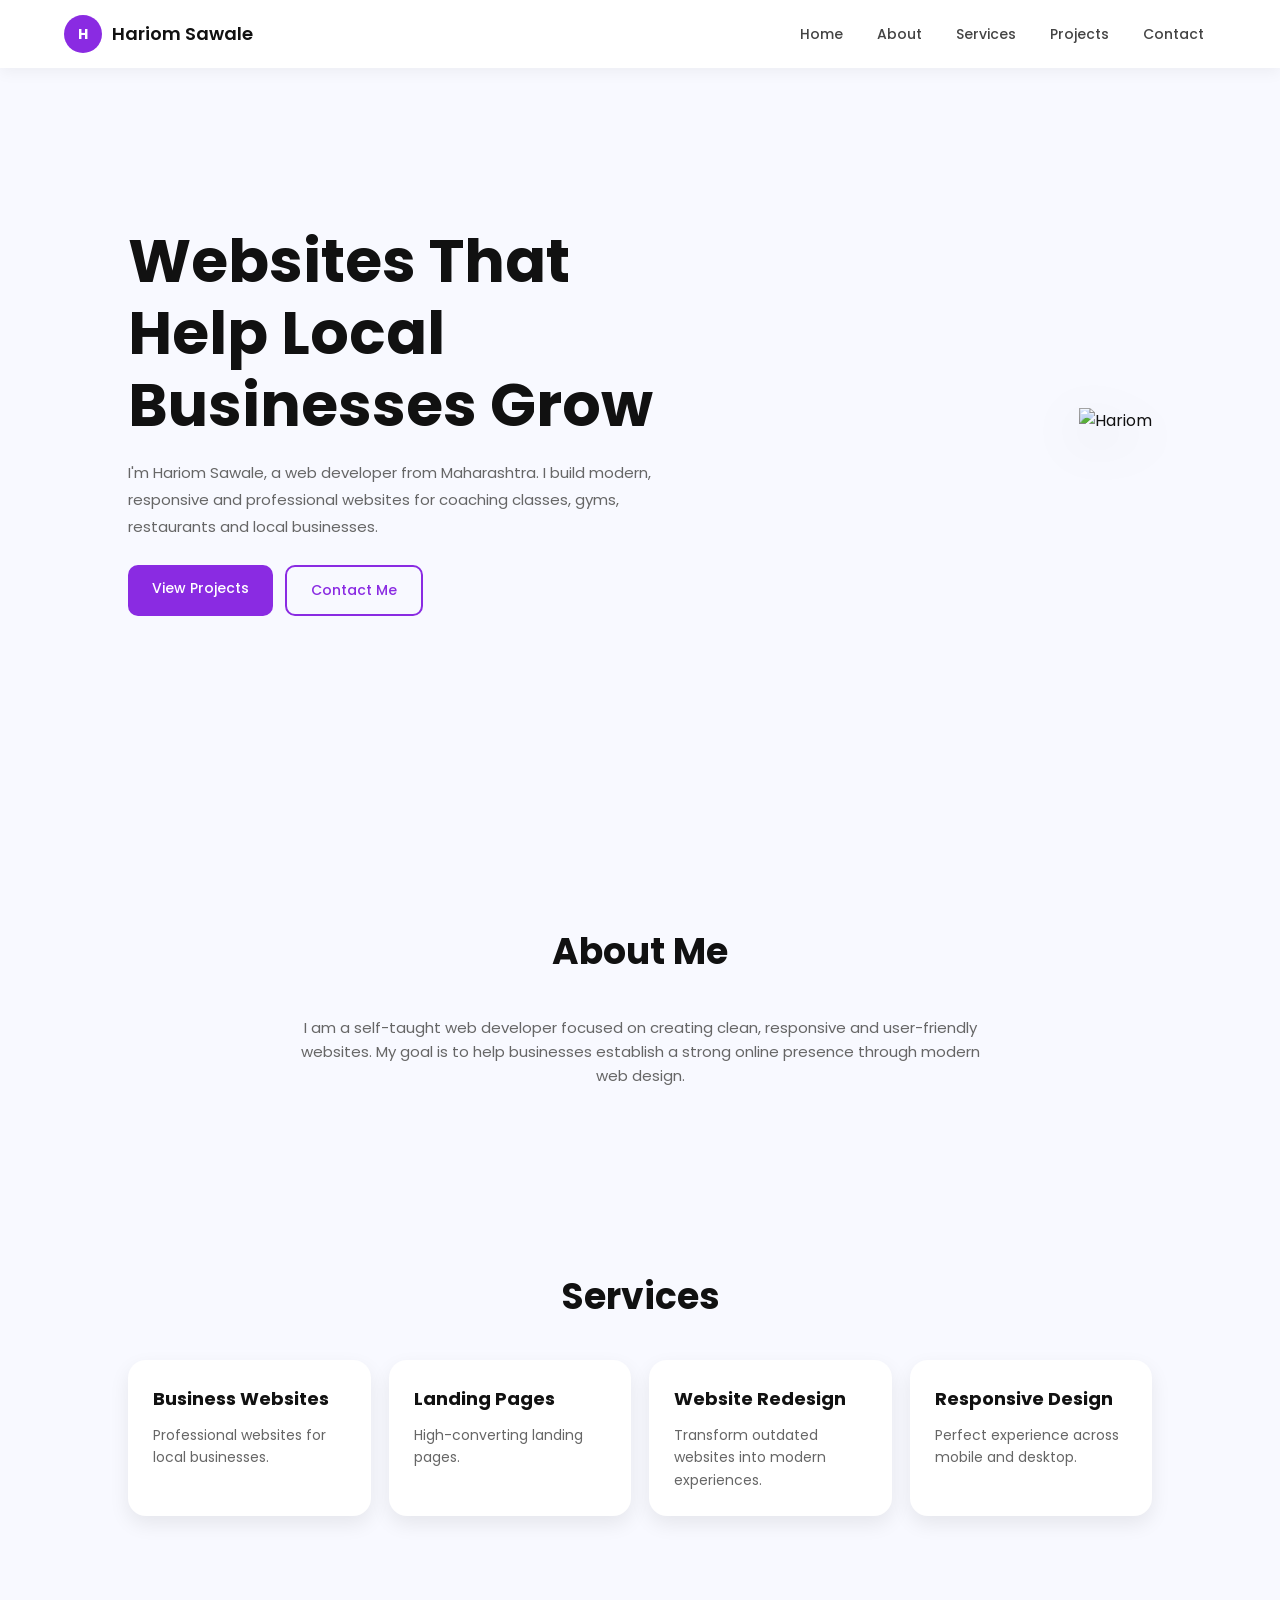
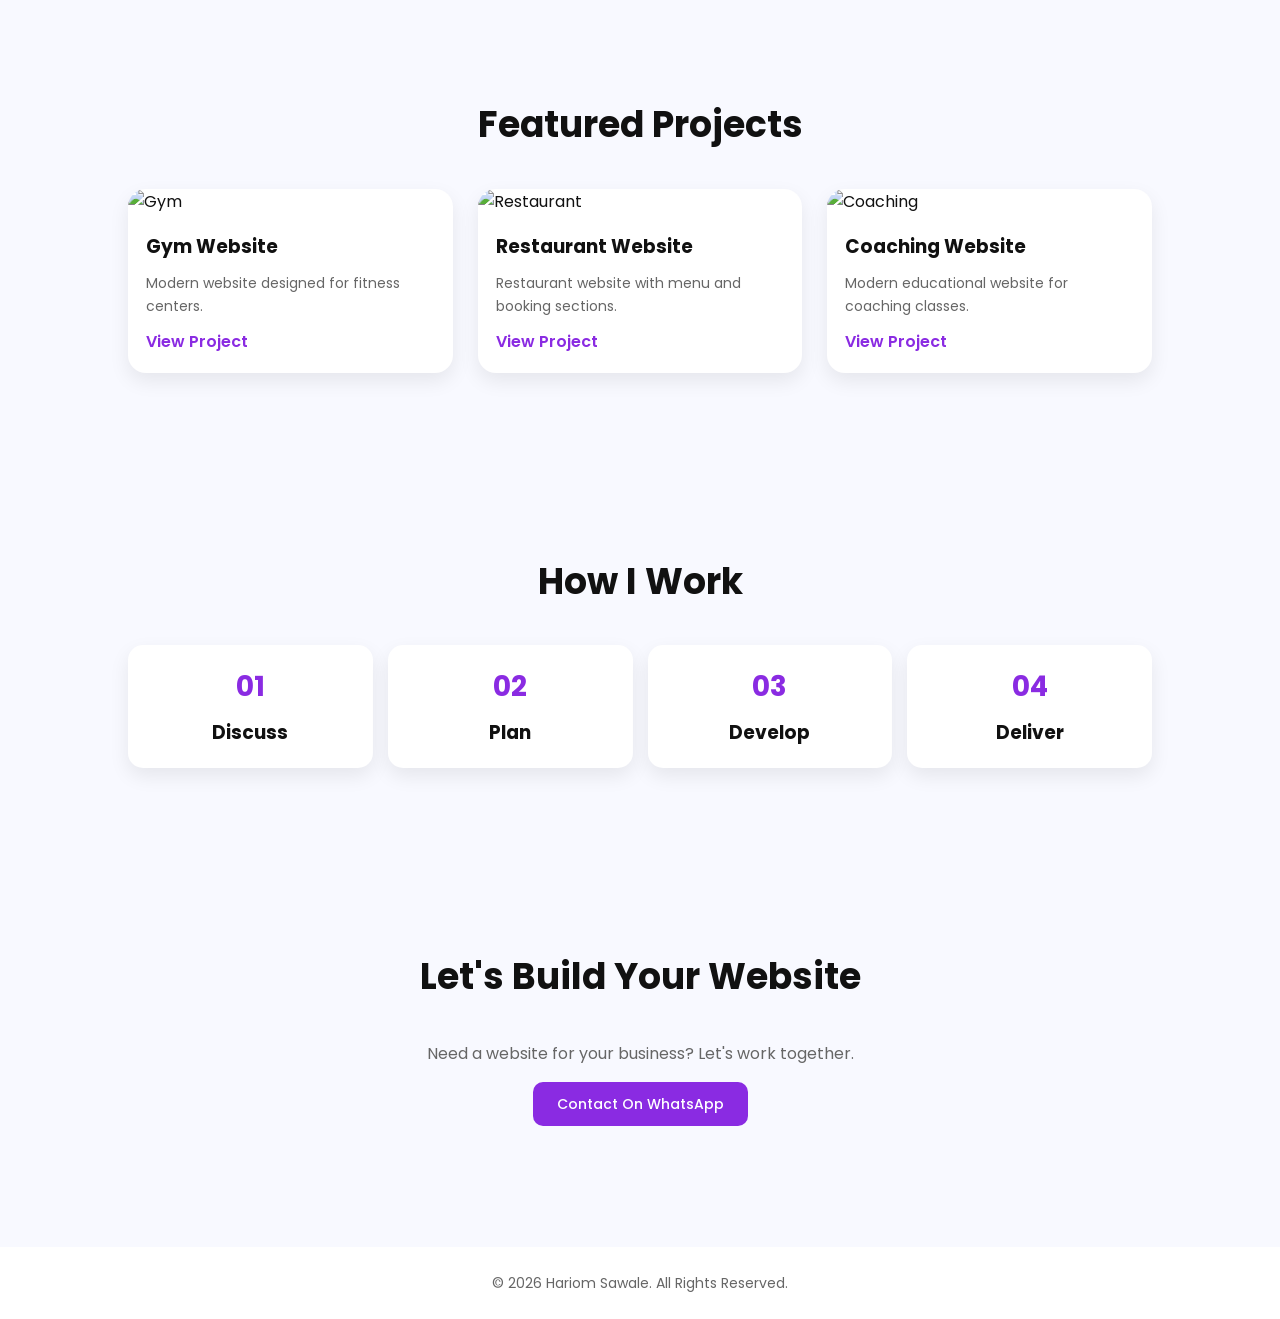
==== index.html @ 3693d7f9 "Update index.html" ====
<!DOCTYPE html>
<html lang="en">
<head>
<meta charset="UTF-8">
<meta name="viewport" content="width=device-width, initial-scale=1.0">

<title>Hariom Sawale-Portfolio-web developer</title>

<link rel="stylesheet" href="Style.css">

<link href="https://fonts.googleapis.com/css2?family=Poppins:wght@300;400;500;600;700&display=swap" rel="stylesheet">
</head>

<body>

<!-- NAVBAR -->

<nav class="navbar">

<div class="logo">
<div class="logo-circle">H</div>
<span>Hariom Sawale</span>
</div>

<ul class="nav-links">
<li><a href="#home">Home</a></li>
<li><a href="#about">About</a></li>
<li><a href="#services">Services</a></li>
<li><a href="#portfolio">Projects</a></li>
<li><a href="#contact">Contact</a></li>
</ul>

</nav>

<!-- HERO -->

<section id="home" class="hero">

<div class="hero-content">

<h1>
Websites That Help
Local Businesses Grow
</h1>

<p>
I'm Hariom Sawale, a web developer from Maharashtra.
I build modern, responsive and professional websites
for coaching classes, gyms, restaurants and local businesses.
</p>

<div class="hero-buttons">

<a href="#portfolio" class="primary-btn">
View Projects
</a>

<a href="#contact" class="secondary-btn">
Contact Me
</a>

</div>

</div>

<div class="hero-image">

<img src="assets/profile.png" alt="Hariom">

</div>

</section>

<!-- ABOUT -->

<section id="about" class="about">

<h2>About Me</h2>

<p>
I am a self-taught web developer focused on creating
clean, responsive and user-friendly websites.
My goal is to help businesses establish a strong
online presence through modern web design.
</p>

</section>

<!-- SERVICES -->

<section id="services" class="services">

<h2>Services</h2>

<div class="service-grid">

<div class="service-card">
<h3>Business Websites</h3>
<p>Professional websites for local businesses.</p>
</div>

<div class="service-card">
<h3>Landing Pages</h3>
<p>High-converting landing pages.</p>
</div>

<div class="service-card">
<h3>Website Redesign</h3>
<p>Transform outdated websites into modern experiences.</p>
</div>

<div class="service-card">
<h3>Responsive Design</h3>
<p>Perfect experience across mobile and desktop.</p>
</div>

</div>

</section>

<!-- PROJECTS -->

<section id="portfolio" class="portfolio">

<h2>Featured Projects</h2>

<div class="project-grid">

<div class="project-card">

<img src="assets/projects/gym.jpg" alt="Gym">

<div class="project-info">

<h3>Gym Website</h3>

<p>
Modern website designed for fitness centers.
</p>

<a href="Projects/gym/Gym3.html">
View Project
</a>

</div>

</div>

<div class="project-card">

<img src="assets/projects/restaurant.jpg" alt="Restaurant">

<div class="project-info">

<h3>Restaurant Website</h3>

<p>
Restaurant website with menu and booking sections.
</p>

<a href="Projects/restaurant/index.html">
View Project
</a>

</div>

</div>

<div class="project-card">

<img src="assets/projects/coaching.jpg" alt="Coaching">

<div class="project-info">

<h3>Coaching Website</h3>

<p>
Modern educational website for coaching classes.
</p>

<a href="Projects/coaching/index.html">
View Project
</a>

</div>

</div>

</div>

</section>

<!-- PROCESS -->

<section class="process">

<h2>How I Work</h2>

<div class="steps">

<div class="step">
<span>01</span>
<h3>Discuss</h3>
</div>

<div class="step">
<span>02</span>
<h3>Plan</h3>
</div>

<div class="step">
<span>03</span>
<h3>Develop</h3>
</div>

<div class="step">
<span>04</span>
<h3>Deliver</h3>
</div>

</div>

</section>

<!-- CONTACT -->

<section id="contact" class="contact">

<h2>Let's Build Your Website</h2>

<p>
Need a website for your business?
Let's work together.
</p>

<a href="#" class="primary-btn">
Contact On WhatsApp
</a>

</section>

<!-- FOOTER -->

<footer>

<p>
© 2026 Hariom Sawale. All Rights Reserved.
</p>

</footer>

</body>
</html>
---- Style.css ----
/* ==========================
   GLOBAL
========================== */

*{
margin:0;
padding:0;
box-sizing:border-box;
font-family:'Poppins',sans-serif;
}

html{
scroll-behavior:smooth;
}

body{
background:#f8f9ff;
color:#111;
overflow-x:hidden;
line-height:1.6;
}

section{
padding:60px 6%;
}

h2{
font-size:28px;
text-align:center;
margin-bottom:35px;
}

/* ==========================
   NAVBAR
========================== */

.navbar{
display:flex;
flex-direction:column;
align-items:center;
gap:15px;
padding:15px 5%;
background:white;
position:sticky;
top:0;
z-index:1000;
box-shadow:0 4px 15px rgba(0,0,0,.05);
}

.logo{
display:flex;
align-items:center;
gap:10px;
font-size:18px;
font-weight:600;
}

.logo-circle{
width:38px;
height:38px;
border-radius:50%;
background:#8A2BE2;
color:white;
display:flex;
justify-content:center;
align-items:center;
font-weight:700;
font-size:14px;
}

.nav-links{
display:flex;
flex-wrap:wrap;
justify-content:center;
gap:10px;
list-style:none;
}

.nav-links a{
text-decoration:none;
color:#444;
font-size:14px;
font-weight:500;
padding:8px 12px;
border-radius:8px;
transition:.3s;
}

.nav-links a:hover{
background:#f3ebff;
color:#8A2BE2;
}

/* ==========================
   HERO
========================== */

.hero{
display:flex;
flex-direction:column-reverse;
align-items:center;
text-align:center;
gap:30px;
min-height:auto;
padding-top:30px;
}

.hero-content{
max-width:100%;
}

.hero h1{
font-size:32px;
line-height:1.2;
margin-bottom:18px;
font-weight:700;
}

.hero p{
font-size:15px;
color:#666;
line-height:1.8;
margin-bottom:25px;
}

.hero-buttons{
display:flex;
justify-content:center;
gap:12px;
flex-wrap:wrap;
}

.primary-btn{
background:#8A2BE2;
color:white;
padding:12px 24px;
border-radius:10px;
text-decoration:none;
font-size:14px;
font-weight:500;
}

.secondary-btn{
border:2px solid #8A2BE2;
color:#8A2BE2;
padding:12px 24px;
border-radius:10px;
text-decoration:none;
font-size:14px;
font-weight:500;
}

.hero-image img{
width:230px;
max-width:100%;
filter:drop-shadow(0 15px 25px rgba(0,0,0,.15));
}

/* ==========================
   ABOUT
========================== */

.about{
text-align:center;
}

.about p{
max-width:700px;
margin:auto;
color:#666;
font-size:15px;
}

/* ==========================
   SERVICES
========================== */

.service-grid{
display:grid;
grid-template-columns:1fr;
gap:18px;
}

.service-card{
background:white;
padding:25px;
border-radius:18px;
box-shadow:0 8px 20px rgba(0,0,0,.08);
transition:.3s;
}

.service-card:hover{
transform:translateY(-5px);
}

.service-card h3{
margin-bottom:10px;
font-size:18px;
}

.service-card p{
font-size:14px;
color:#666;
}

/* ==========================
   PORTFOLIO
========================== */

.project-grid{
display:grid;
grid-template-columns:1fr;
gap:25px;
}

.project-card{
background:white;
border-radius:18px;
overflow:hidden;
box-shadow:0 8px 20px rgba(0,0,0,.08);
}

.project-card img{
width:100%;
height:180px;
object-fit:cover;
}

.project-info{
padding:18px;
}

.project-info h3{
margin-bottom:10px;
}

.project-info p{
font-size:14px;
color:#666;
margin-bottom:12px;
}

.project-info a{
color:#8A2BE2;
text-decoration:none;
font-weight:600;
}

/* ==========================
   PROCESS
========================== */

.steps{
display:grid;
grid-template-columns:1fr 1fr;
gap:15px;
}

.step{
background:white;
padding:20px;
border-radius:15px;
text-align:center;
box-shadow:0 8px 20px rgba(0,0,0,.08);
}

.step span{
font-size:28px;
font-weight:700;
color:#8A2BE2;
display:block;
margin-bottom:8px;
}

/* ==========================
   CONTACT
========================== */

.contact{
text-align:center;
}

.contact p{
color:#666;
margin-bottom:25px;
}

/* ==========================
   FOOTER
========================== */

footer{
padding:25px;
text-align:center;
background:white;
margin-top:40px;
font-size:14px;
color:#666;
}

/* ==========================
   TABLET
========================== */

@media(min-width:768px){

.navbar{
flex-direction:row;
justify-content:space-between;
}

.hero{
flex-direction:row;
justify-content:space-between;
text-align:left;
min-height:85vh;
}

.hero-content{
max-width:550px;
}

.hero h1{
font-size:48px;
}

.hero-buttons{
justify-content:flex-start;
}

.hero-image img{
width:380px;
}

.service-grid{
grid-template-columns:repeat(2,1fr);
}

.project-grid{
grid-template-columns:repeat(2,1fr);
}

.steps{
grid-template-columns:repeat(4,1fr);
}

h2{
font-size:36px;
}

}

/* ==========================
   DESKTOP
========================== */

@media(min-width:1200px){

.hero h1{
font-size:60px;
}

.hero-image img{
width:500px;
}

.service-grid{
grid-template-columns:repeat(4,1fr);
}

.project-grid{
grid-template-columns:repeat(3,1fr);
}

section{
padding:90px 10%;
}

}
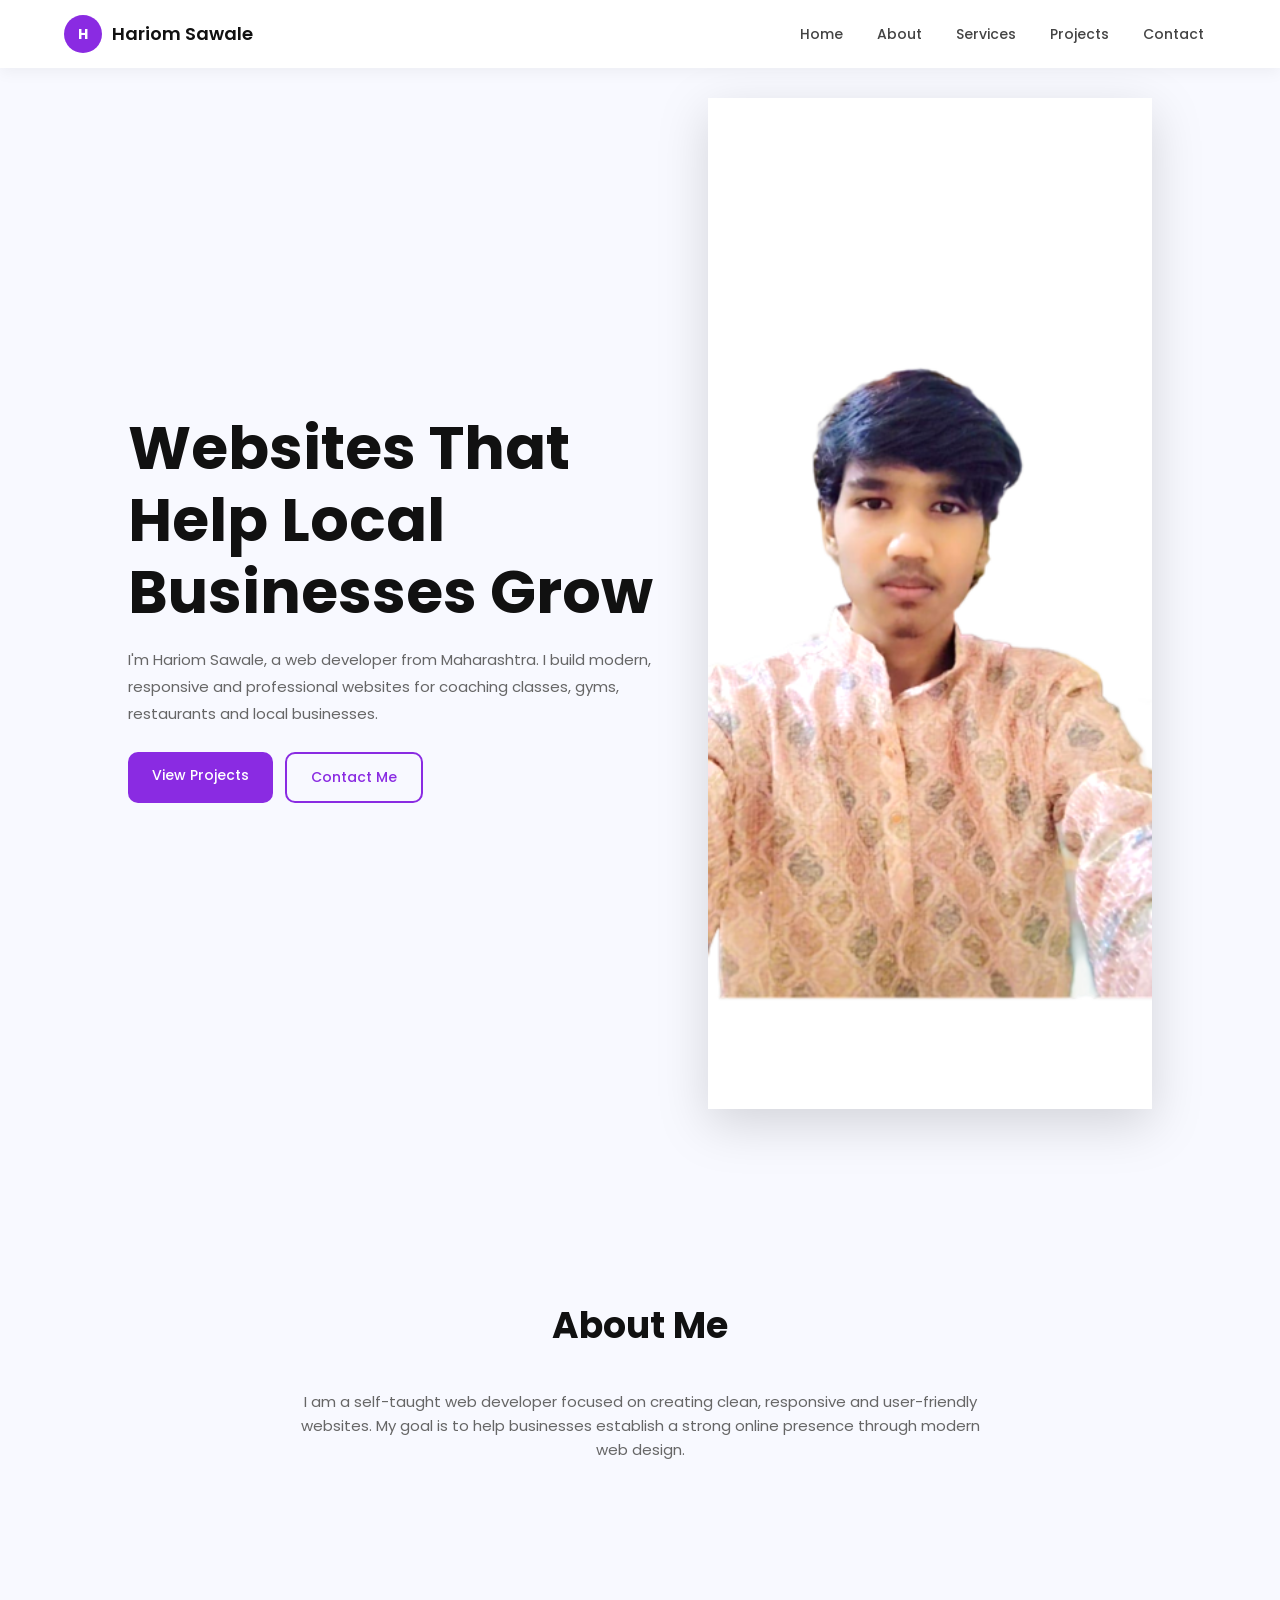
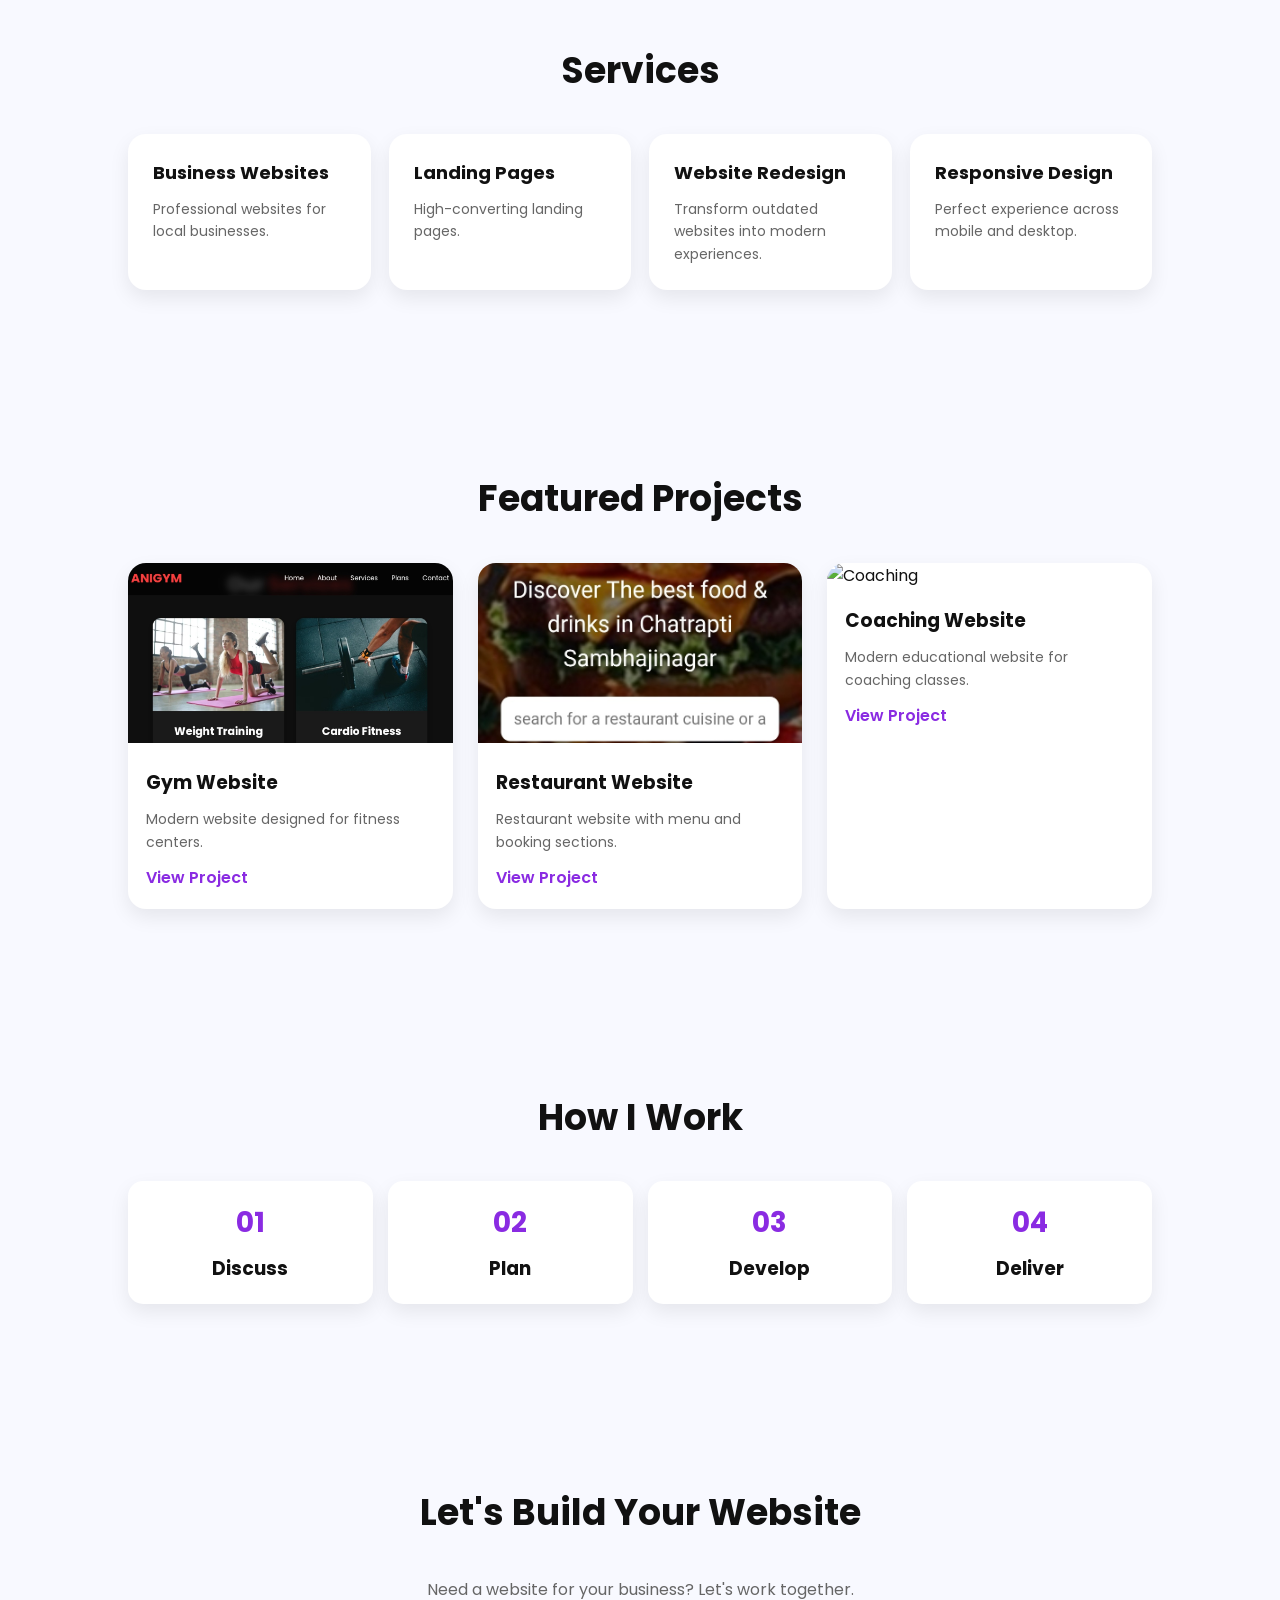
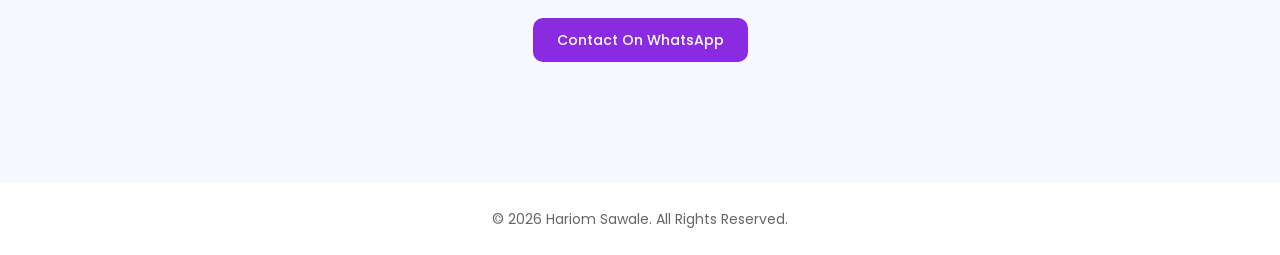
==== commit 6e8ec22d: "Update index.html" ====
--- a/index.html
+++ b/index.html
@@ -65,7 +65,7 @@
 
 <div class="hero-image">
 
-<img src="assets/profile.png" alt="Hariom">
+<img src="assets/Profile.png" alt="Hariom">
 
 </div>
 
@@ -128,7 +128,7 @@
 
 <div class="project-card">
 
-<img src="assets/projects/gym.jpg" alt="Gym">
+<img src="assets/Projects/Gym.jpg" alt="Gym">
 
 <div class="project-info">
 
@@ -148,7 +148,7 @@
 
 <div class="project-card">
 
-<img src="assets/projects/restaurant.jpg" alt="Restaurant">
+<img src="assets/Projects/Restaurant.jpg" alt="Restaurant">
 
 <div class="project-info">
 
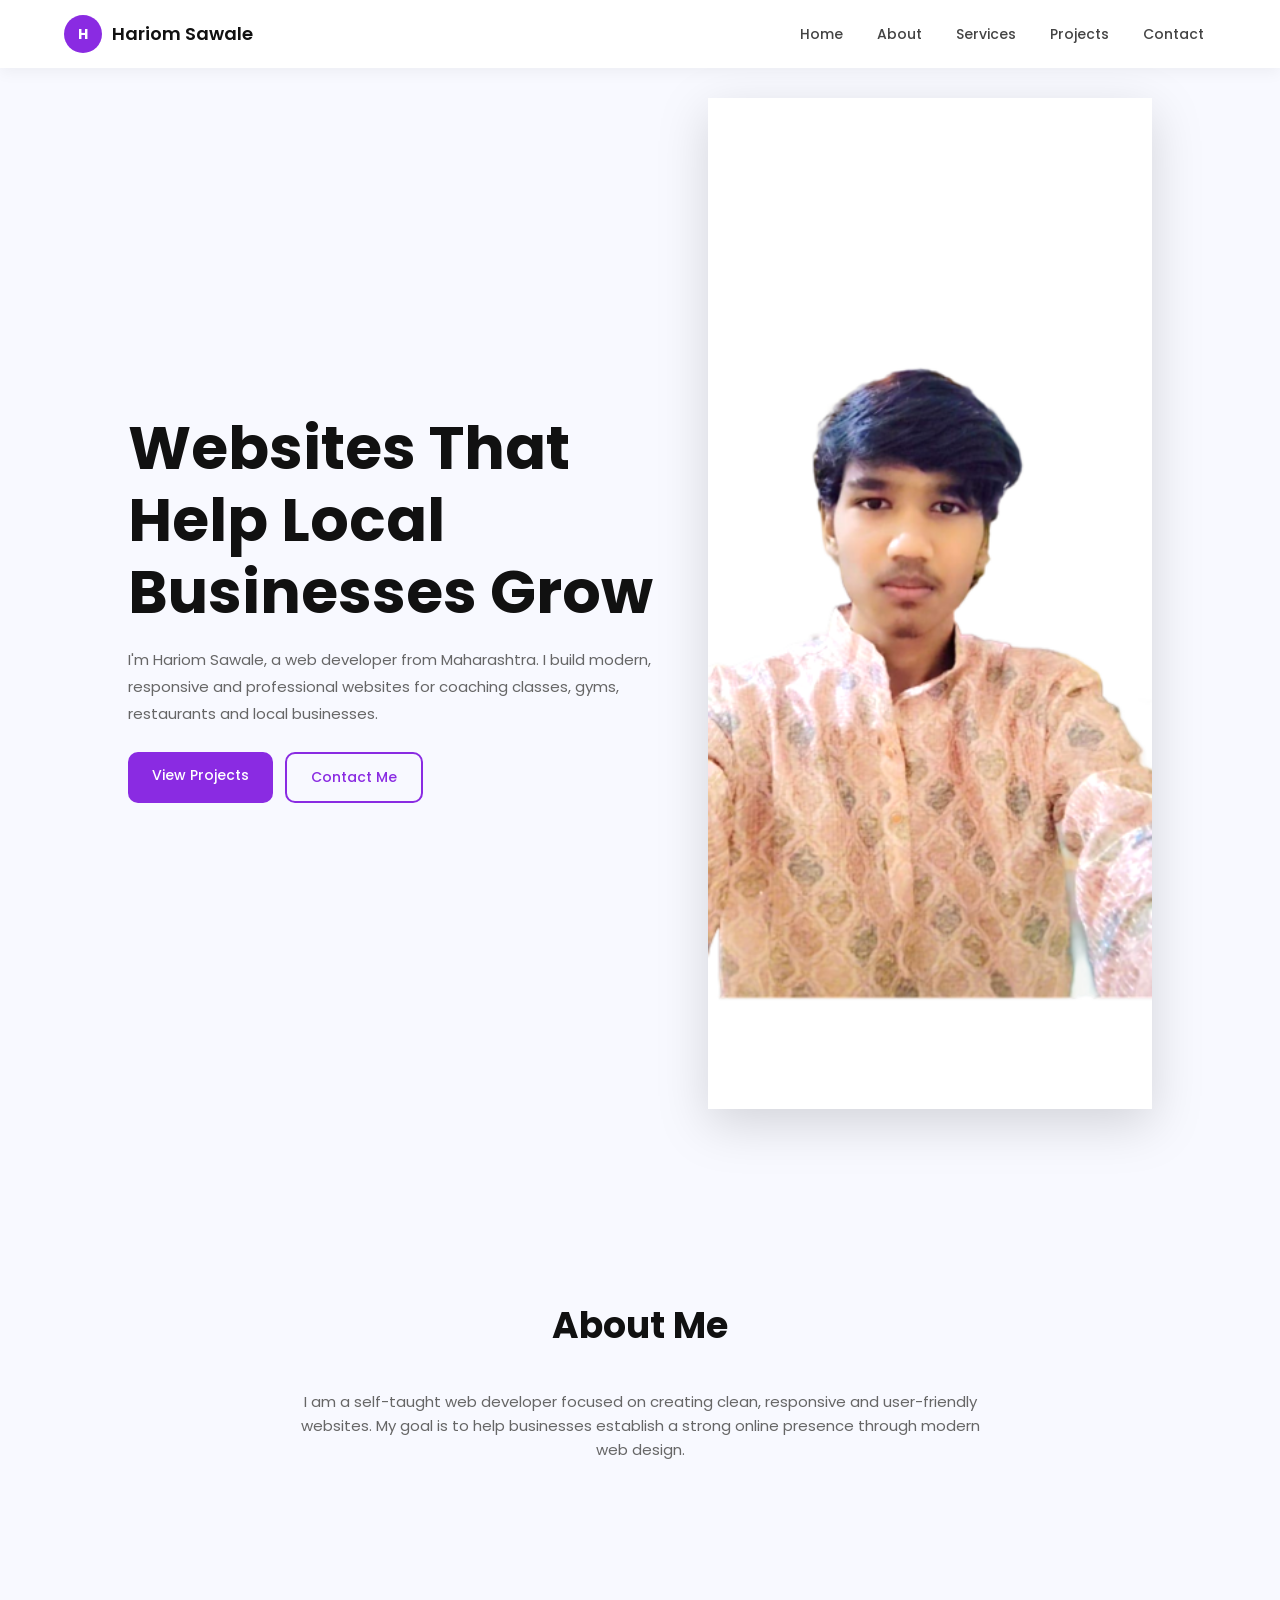
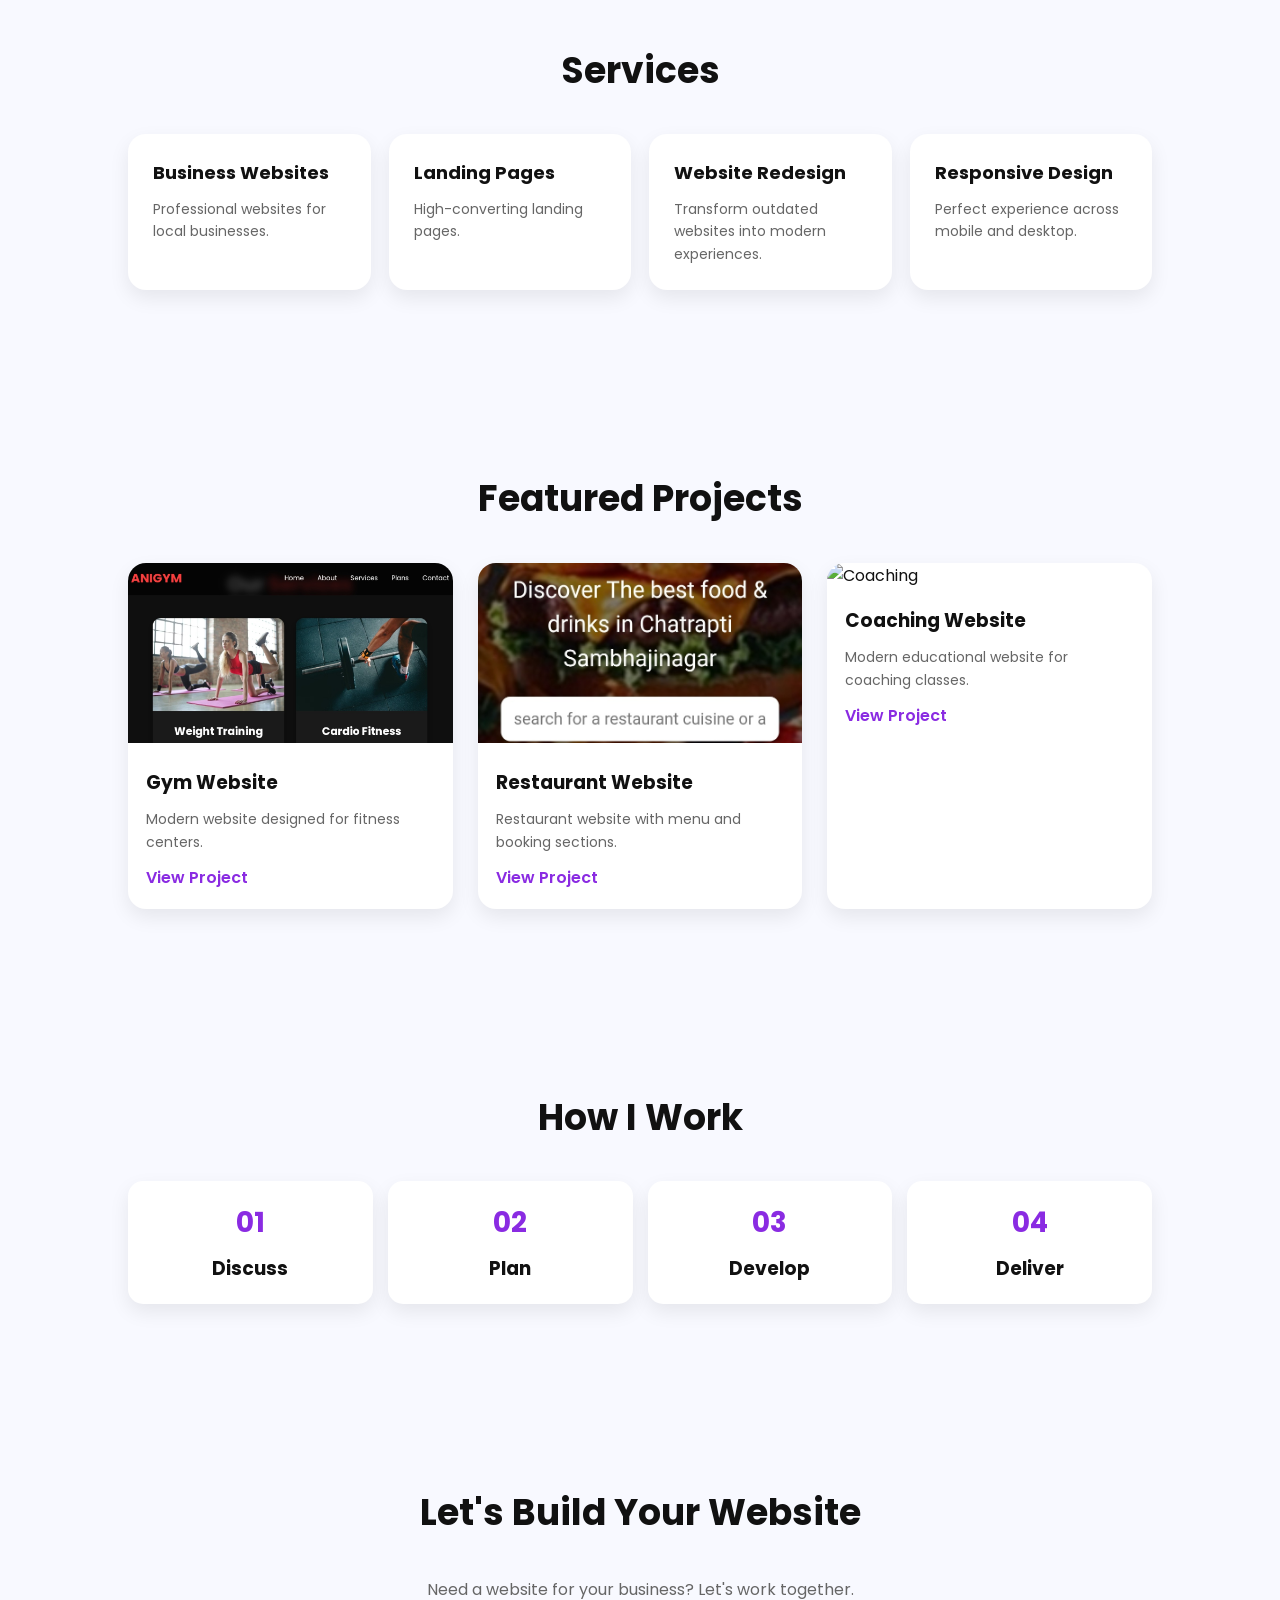
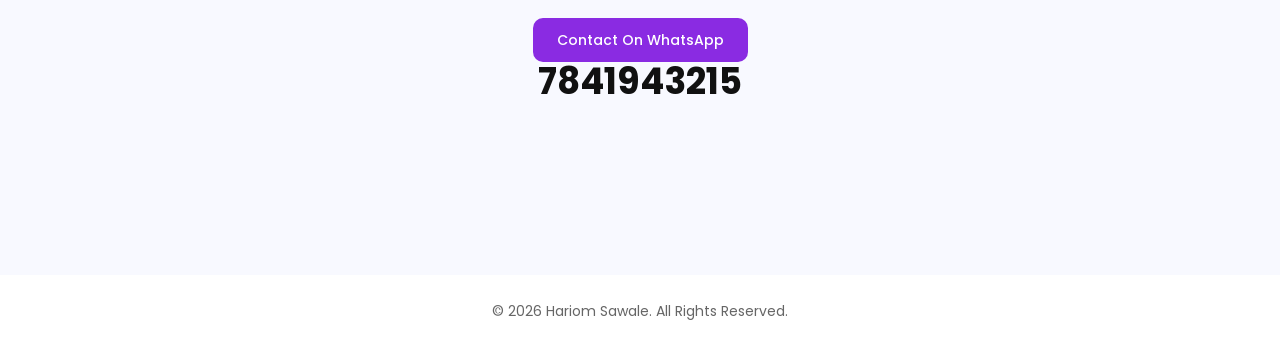
==== commit 43f4a871: "Update index.html" ====
--- a/index.html
+++ b/index.html
@@ -237,6 +237,10 @@
 Contact On WhatsApp
 </a>
 
+  <div>
+    <h2>7841943215</h2>
+  </div>
+
 </section>
 
 <!-- FOOTER -->
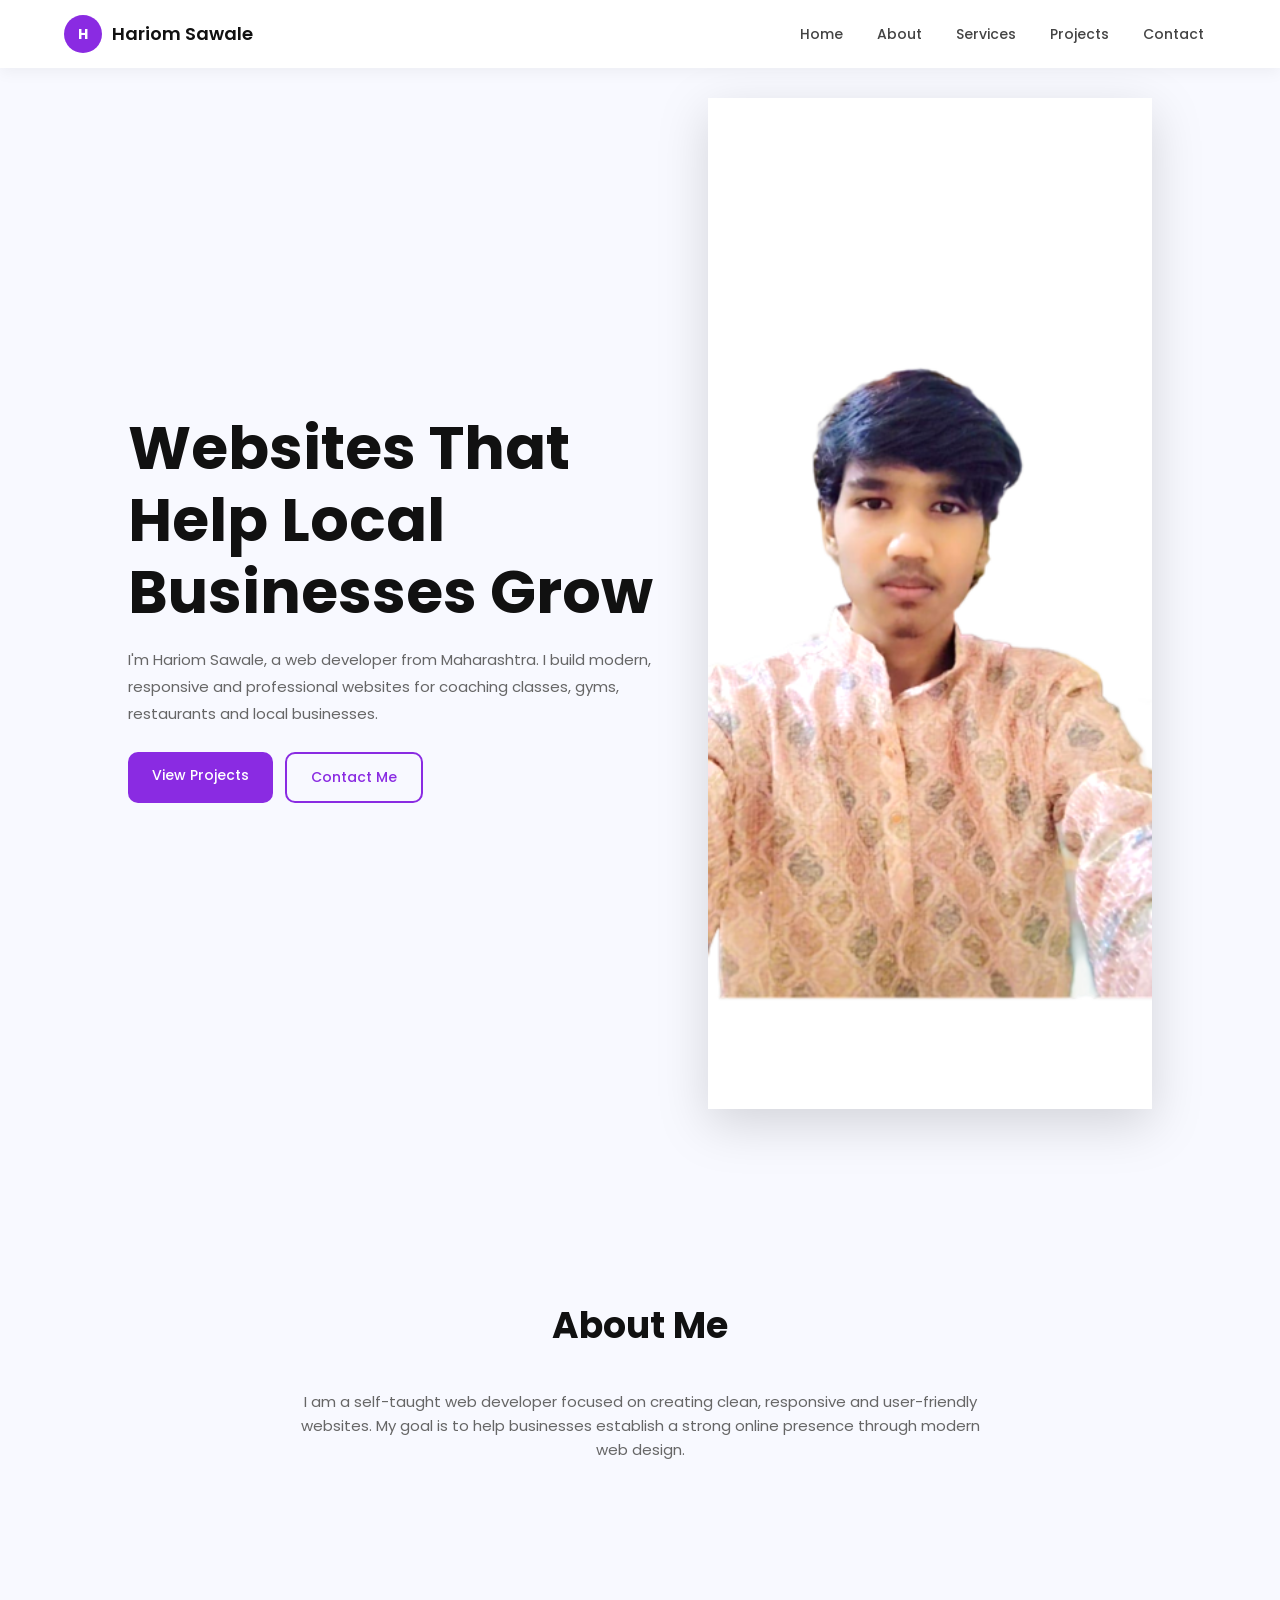
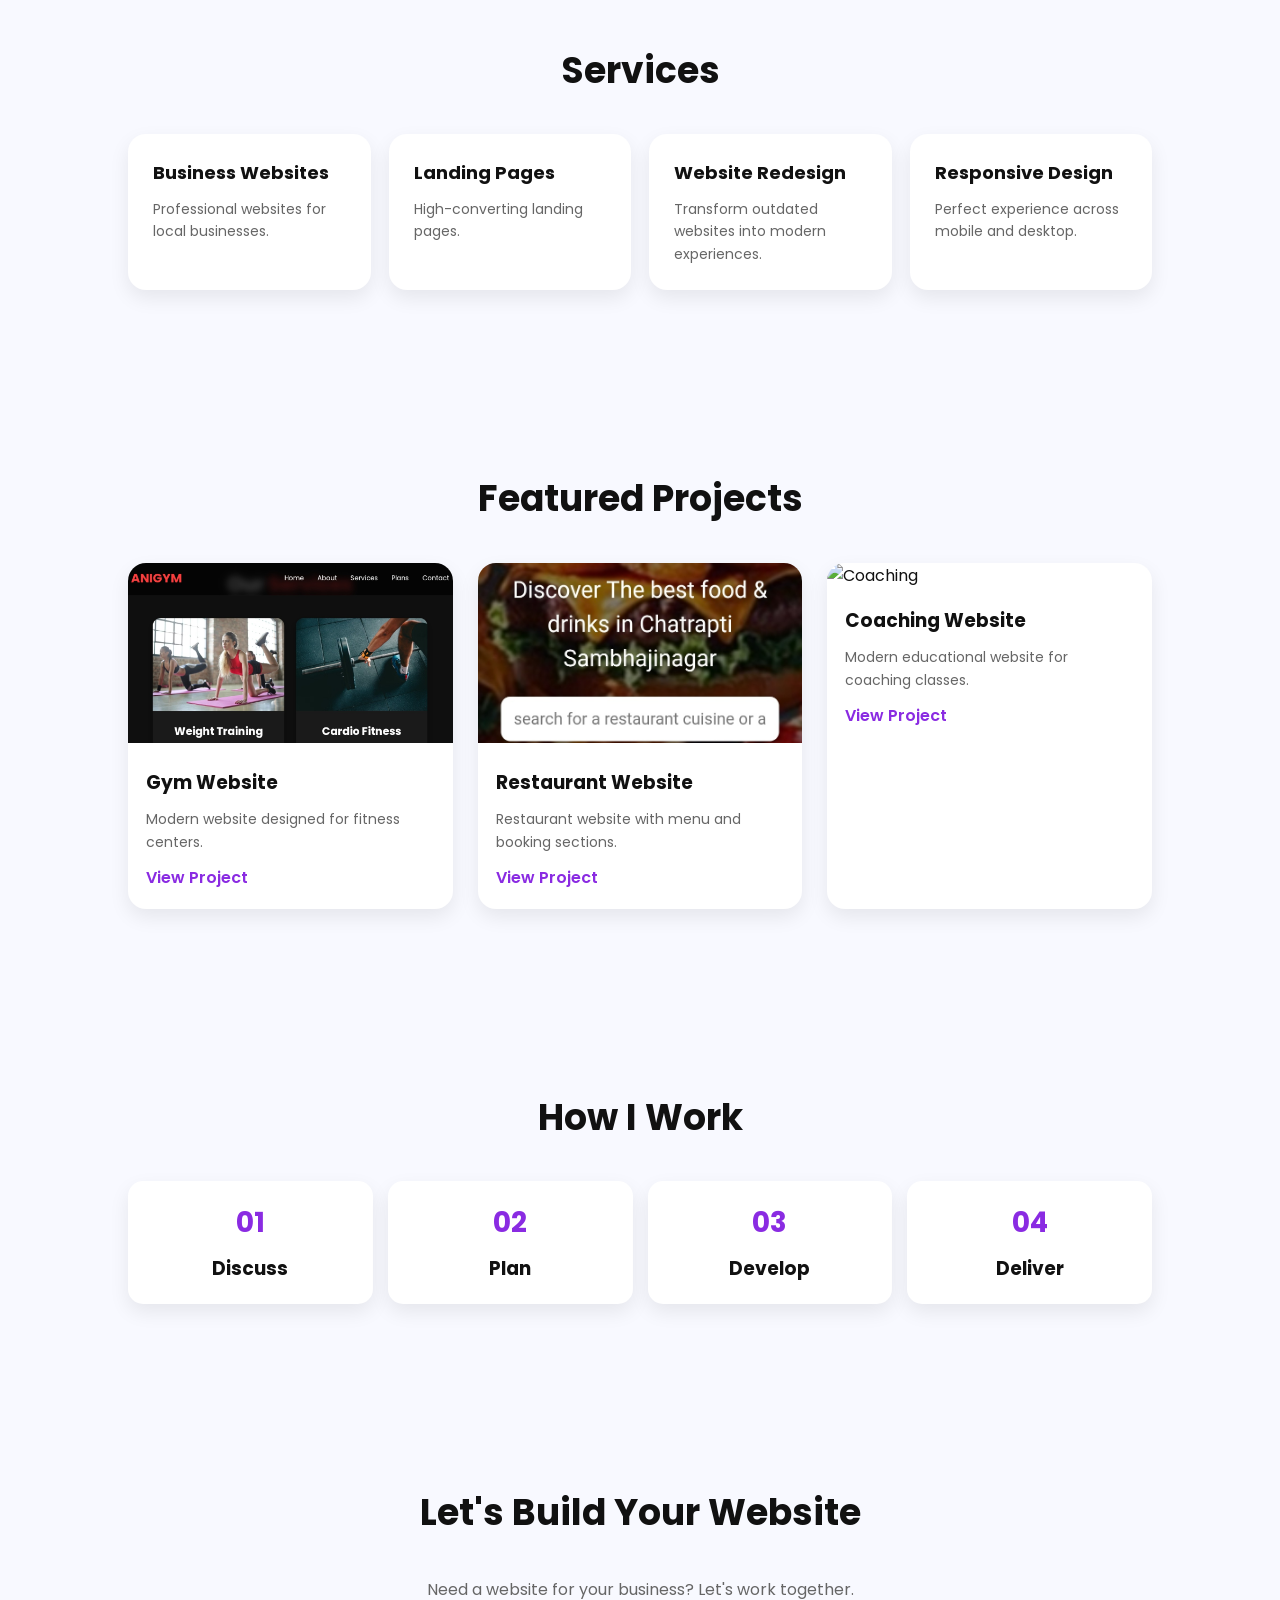
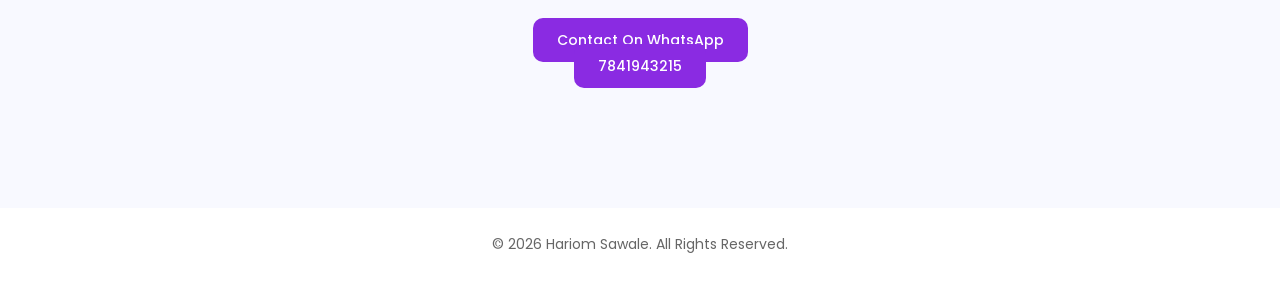
==== commit 9f73f9e9: "Update index.html" ====
--- a/index.html
+++ b/index.html
@@ -238,7 +238,7 @@
 </a>
 
   <div>
-    <h2>7841943215</h2>
+    <a href="#" class="primary-btn">7841943215<a/>
   </div>
 
 </section>
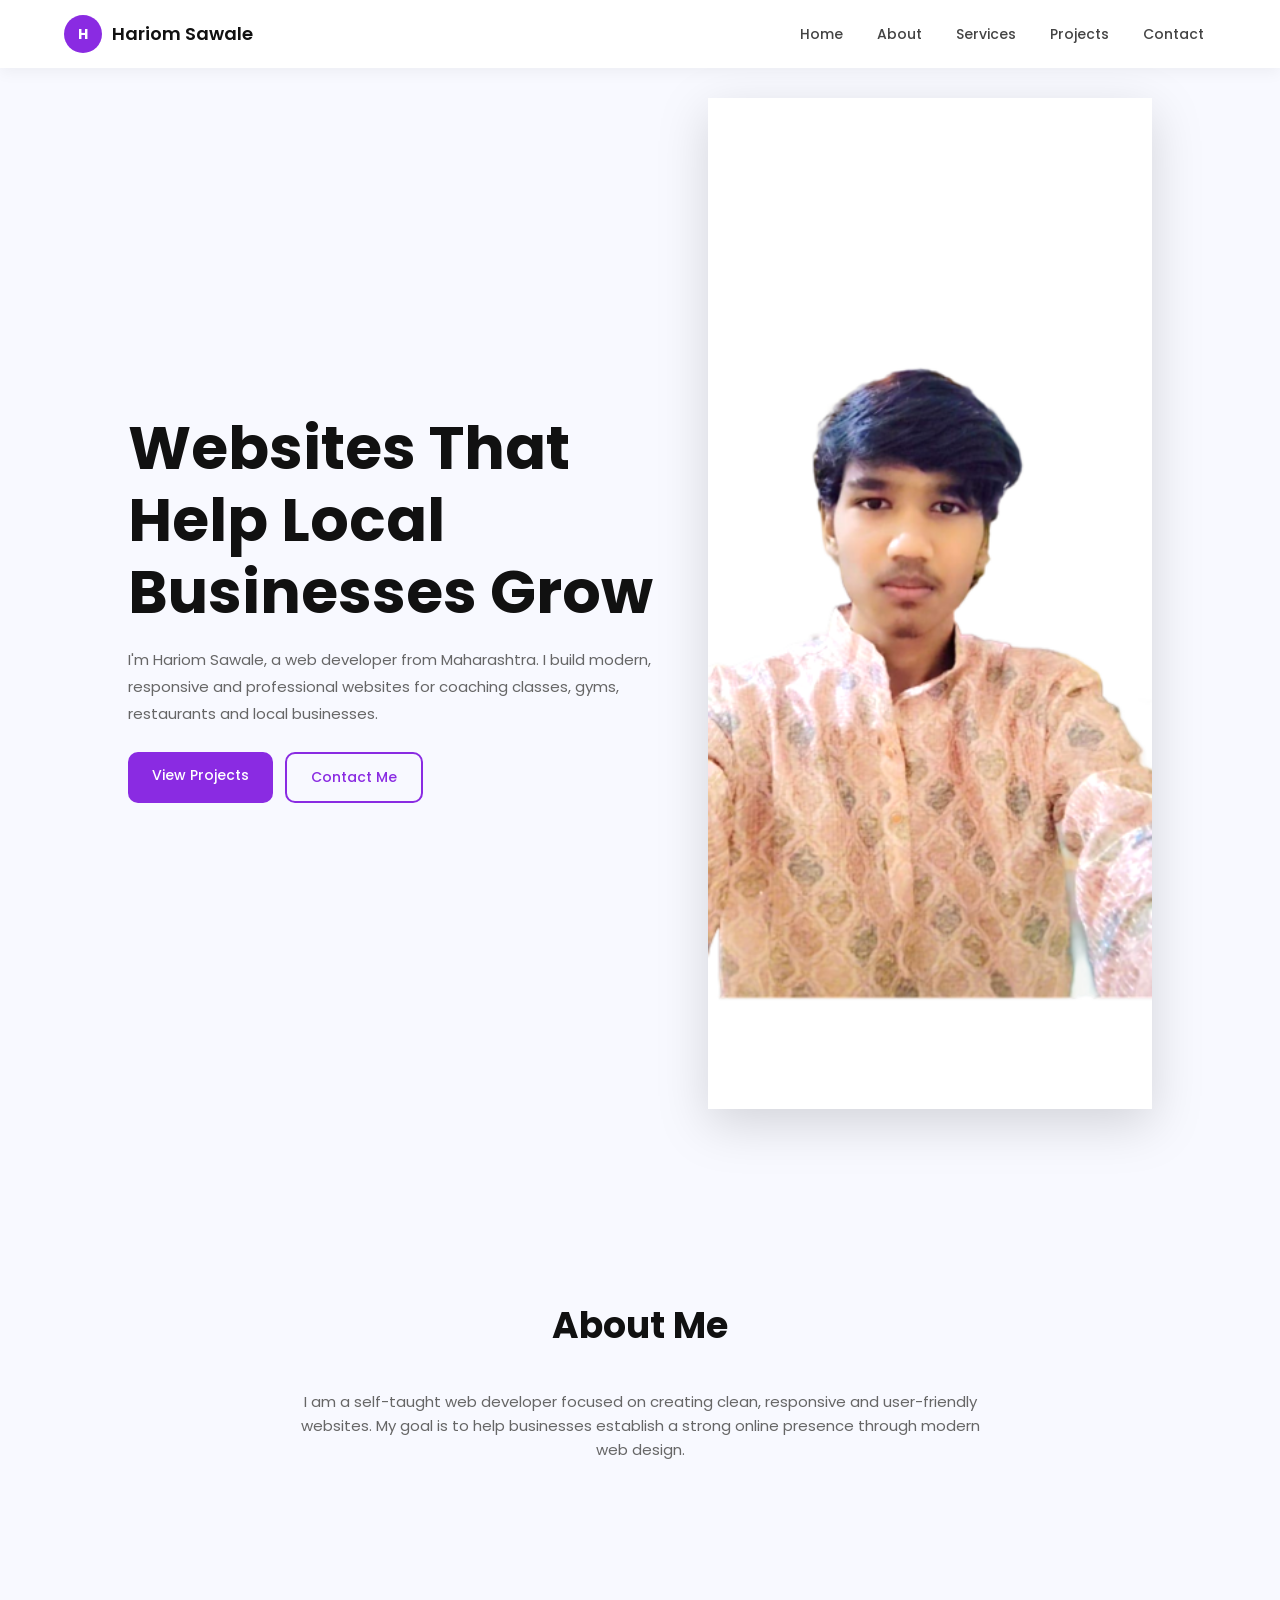
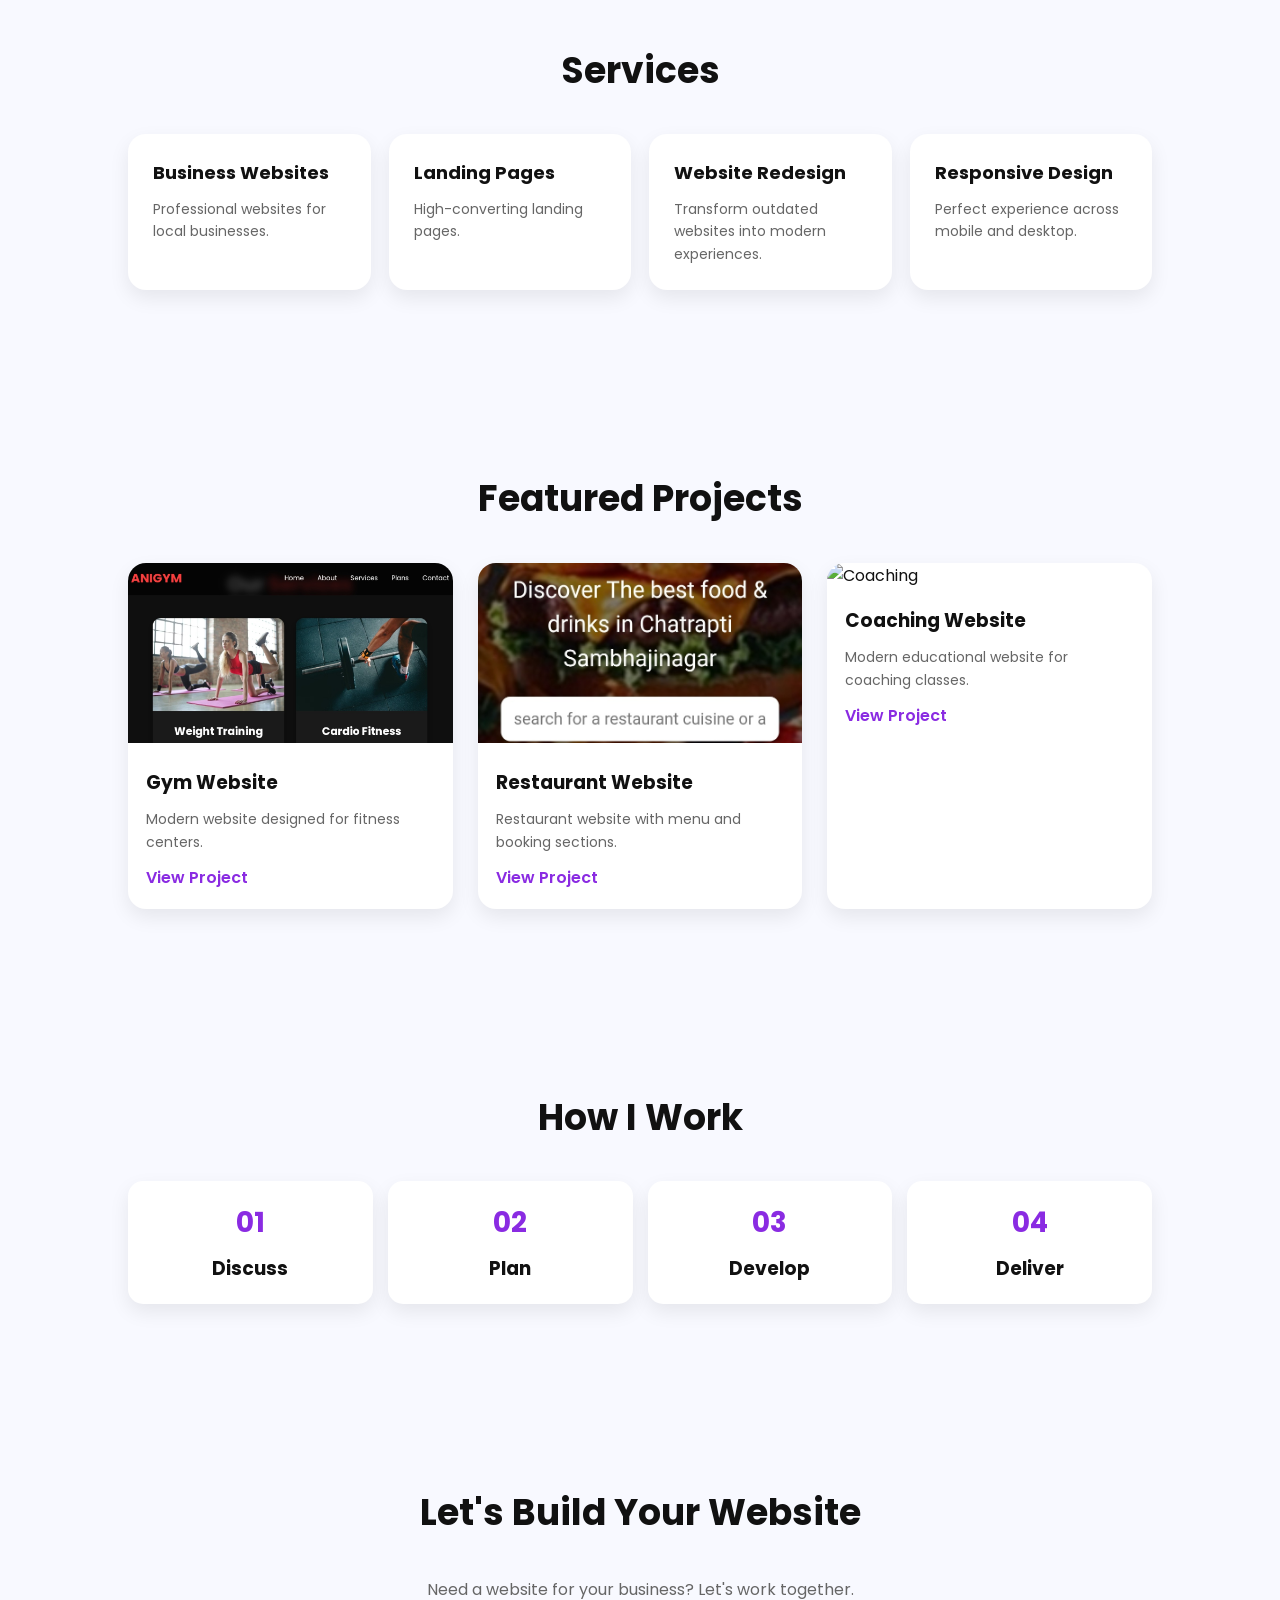
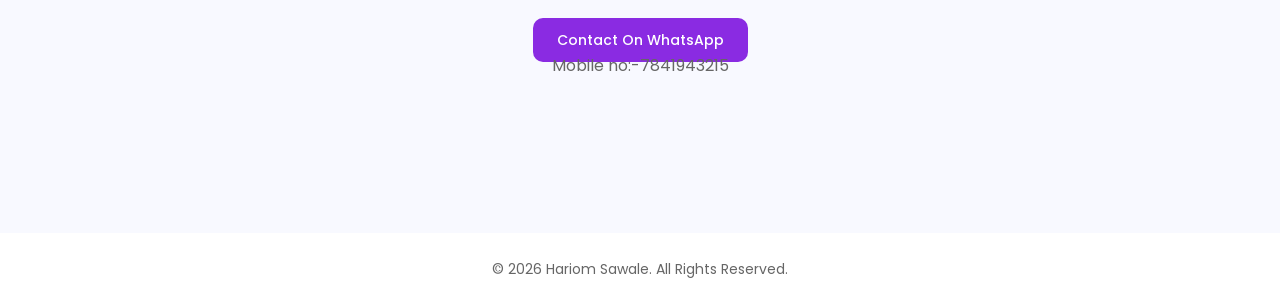
==== commit 8ff8fe9d: "Update index.html" ====
--- a/index.html
+++ b/index.html
@@ -234,12 +234,14 @@
 </p>
 
 <a href="#" class="primary-btn">
-Contact On WhatsApp
-</a>
-
-  <div>
-    <a href="#" class="primary-btn">7841943215<a/>
-  </div>
+Contact On WhatsApp</a>
+
+  <br>
+<div>
+  <p>
+    Mobile no:-7841943215
+  </p>
+</div>
 
 </section>
 
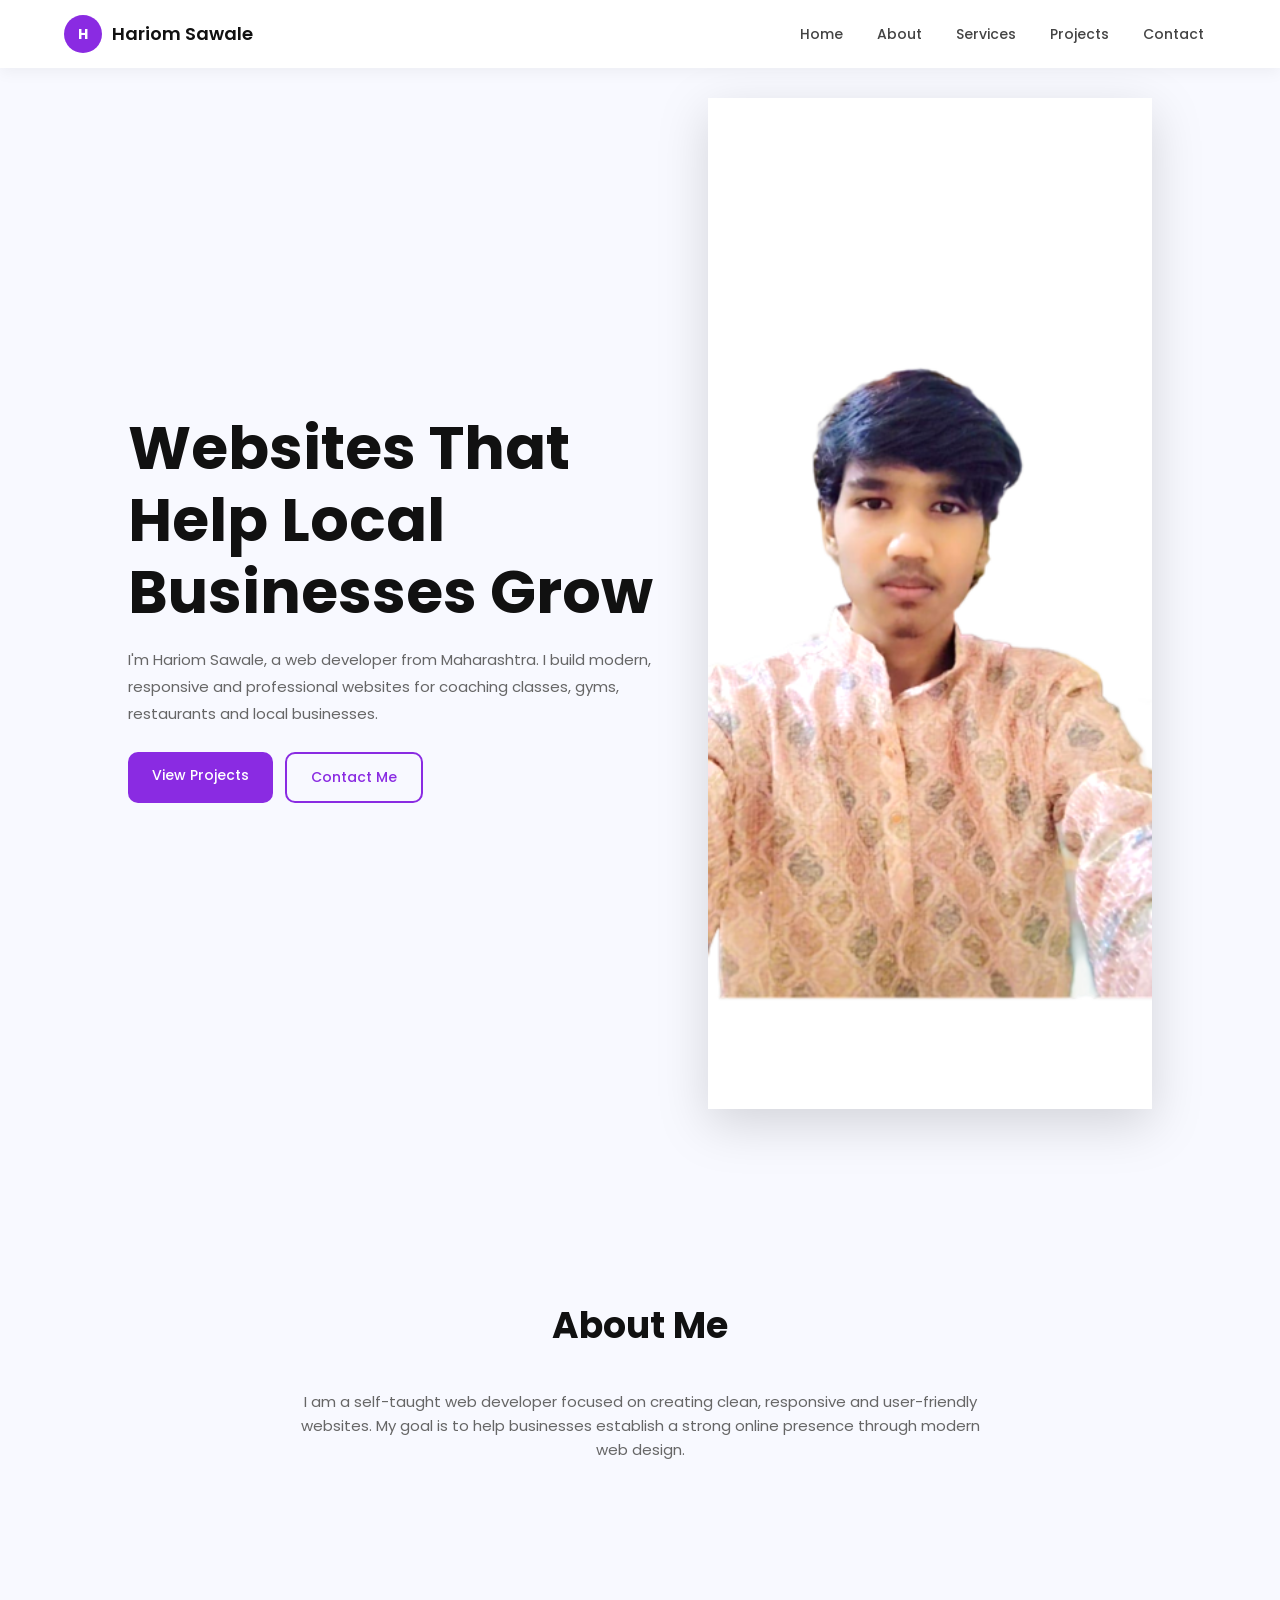
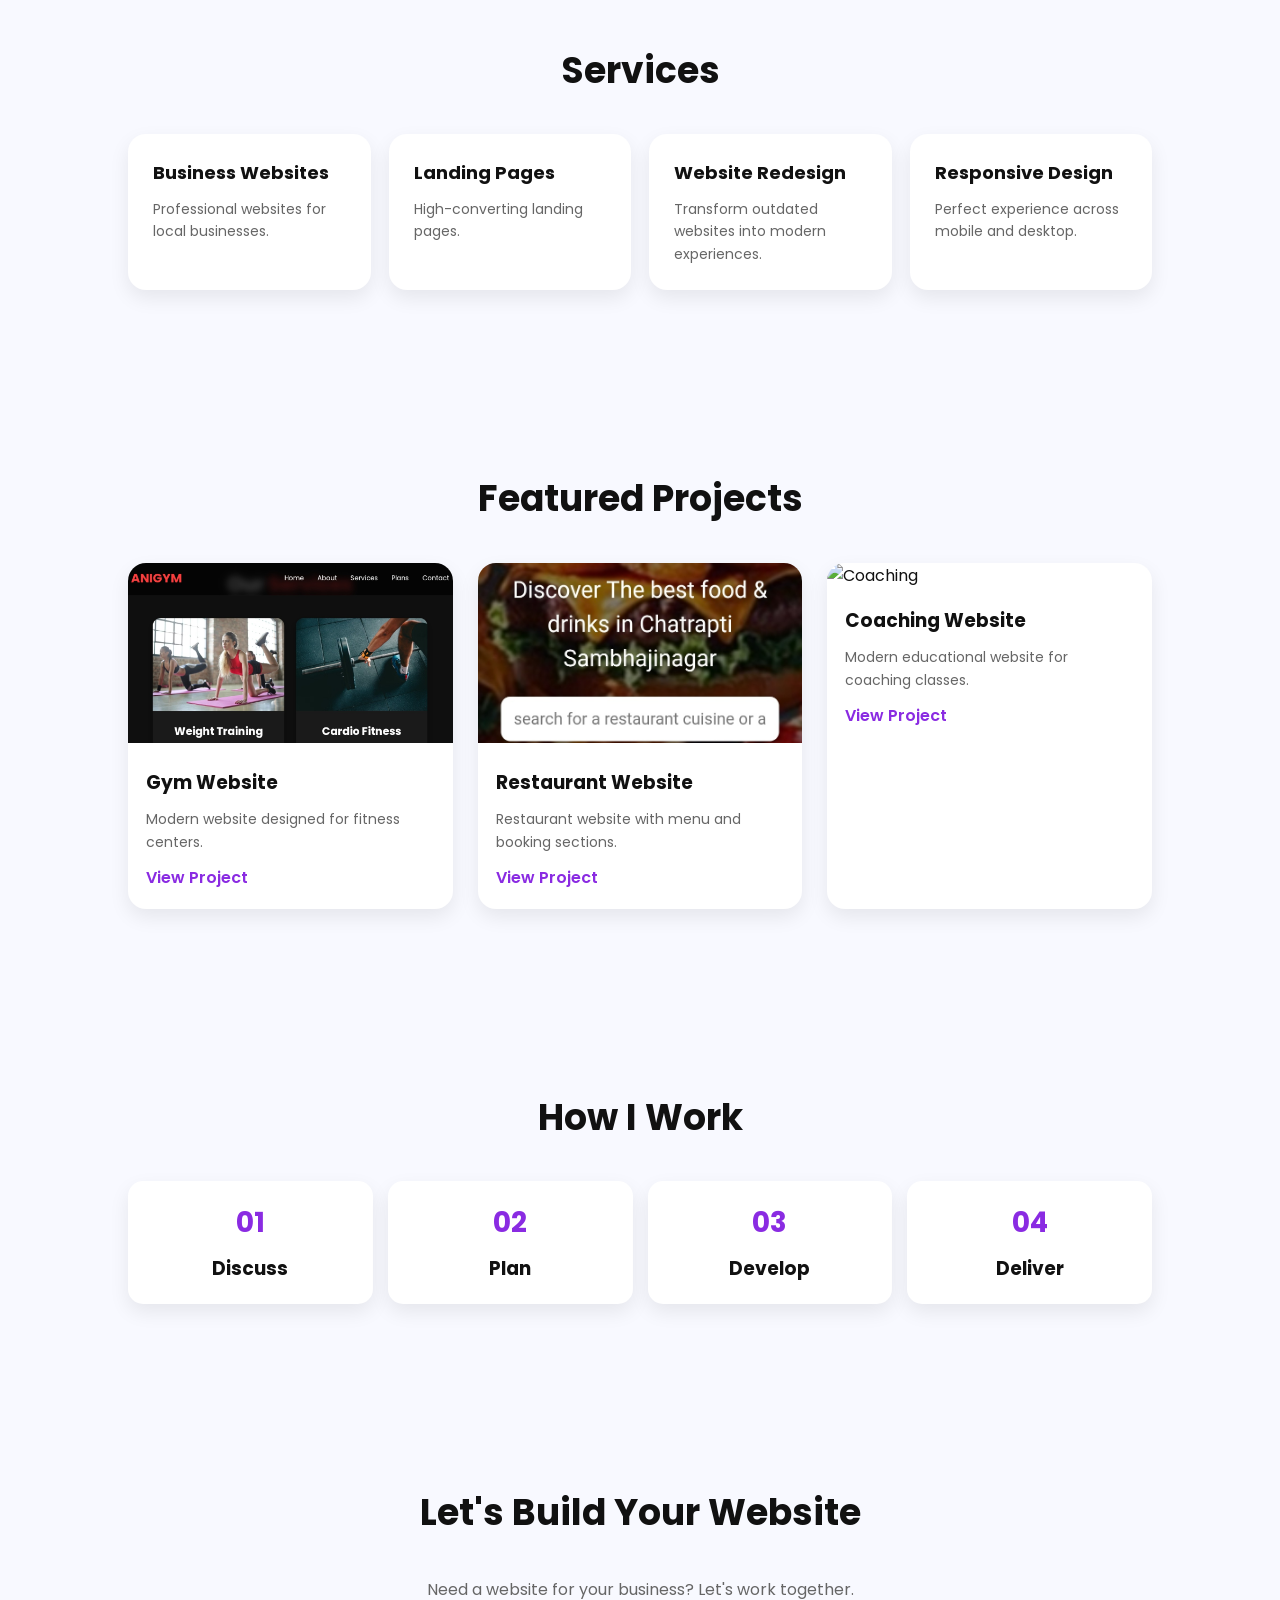
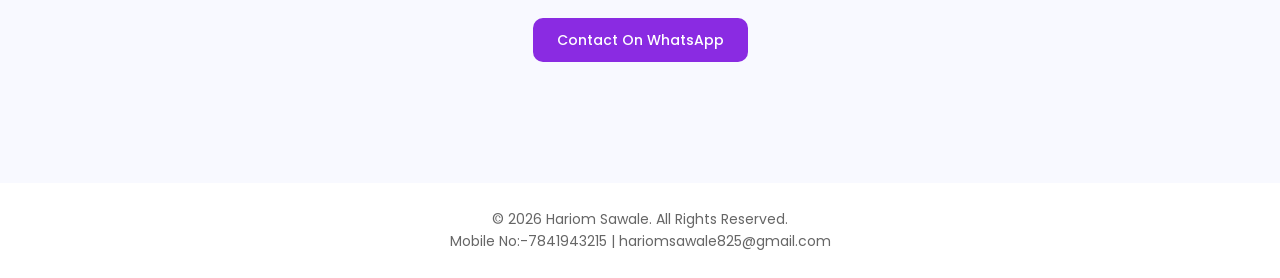
==== commit a51c6fb9: "Move mobile number to footer section Removed mobile number from the contact section and added it to " ====
--- a/index.html
+++ b/index.html
@@ -236,21 +236,17 @@
 <a href="#" class="primary-btn">
 Contact On WhatsApp</a>
 
+
+</section>
+
+<!-- FOOTER -->
+
+<footer>
+
+<p>
+© 2026 Hariom Sawale. All Rights Reserved.
   <br>
-<div>
-  <p>
-    Mobile no:-7841943215
-  </p>
-</div>
-
-</section>
-
-<!-- FOOTER -->
-
-<footer>
-
-<p>
-© 2026 Hariom Sawale. All Rights Reserved.
+  Mobile No:-7841943215 | hariomsawale825@gmail.com
 </p>
 
 </footer>
